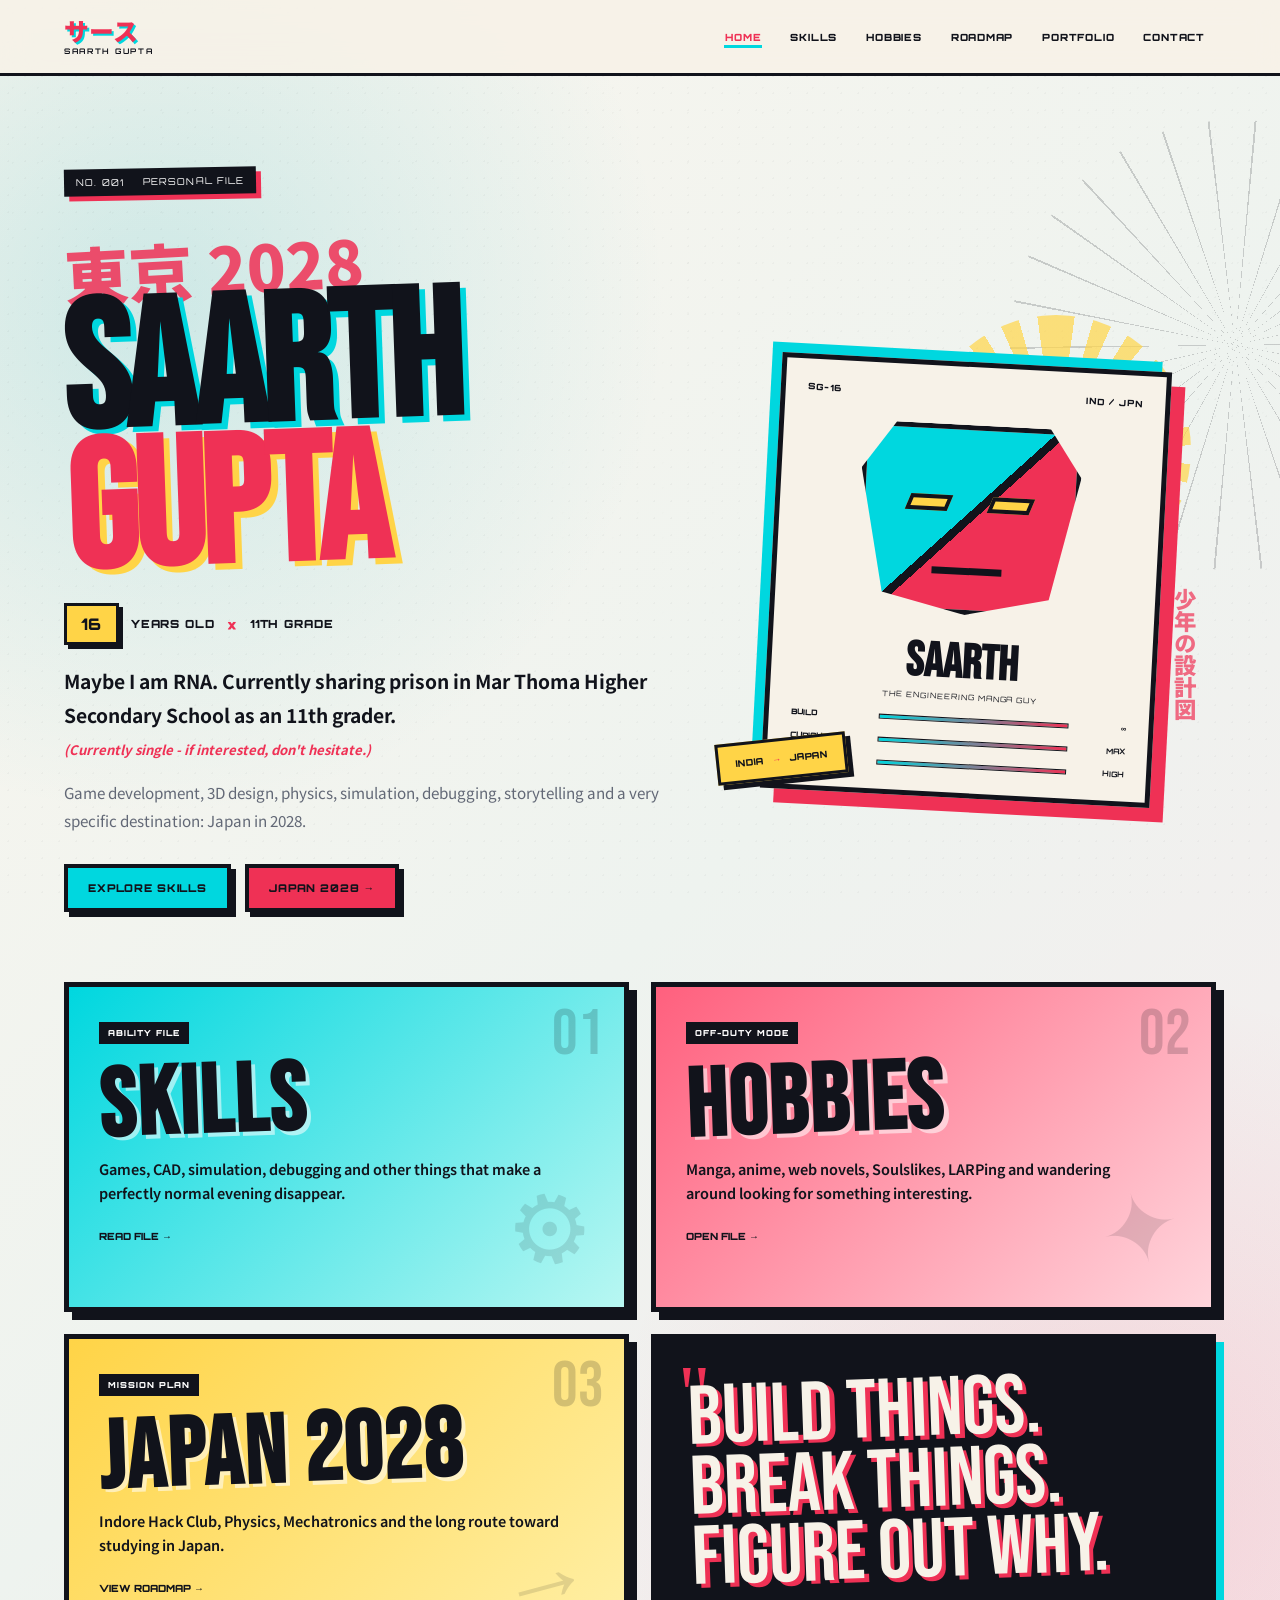
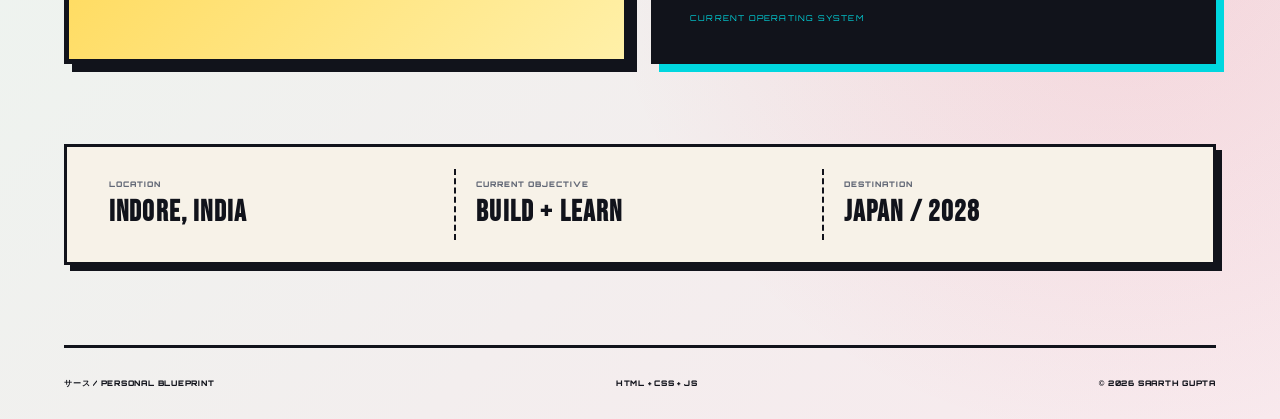
==== index.html @ 8a21aee7 "Rename About-me.html to index.html" ====
<!DOCTYPE html>
<html lang="en">
<head>
  <meta charset="UTF-8">
  <meta name="viewport" content="width=device-width, initial-scale=1.0">

  <meta
    name="description"
    content="Saarth Gupta - personal website, skills, hobbies and Japan 2028 roadmap."
  >

  <title>Saarth Gupta | Personal Blueprint</title>

  <link rel="stylesheet" href="style.css">
</head>

<body>

  <!-- Cursor-following light -->
  <div class="cursor-glow" aria-hidden="true"></div>

  <!-- Manga atmosphere -->
  <div class="page-dots" aria-hidden="true"></div>
  <div class="speed-lines" aria-hidden="true"></div>

  <!-- Intro -->
  <div class="intro-screen" aria-hidden="true">
    <div class="intro-card">
      <span class="intro-small">PERSONAL BLUEPRINT / 2028</span>
      <strong>サース</strong>
      <span class="intro-bottom">LOADING CHARACTER...</span>
    </div>
  </div>

  <header class="site-header">
    <nav class="main-nav" aria-label="Main navigation">

      <a class="logo" href="index.html">
        <span>サース</span>
        <small>SAARTH GUPTA</small>
      </a>

      <div class="nav-links">
        <a class="active" href="index.html">HOME</a>
        <a href="skills.html">SKILLS</a>
        <a href="hobbies.html">HOBBIES</a>
        <a href="next-arc.html">ROADMAP</a>
        <a href="portfolio.html">PORTFOLIO</a>
        <a href="contact.html">CONTACT</a>
      </div>

    </nav>
  </header>

  <main>

    <!-- HERO -->
    <section class="hero">

      <div class="hero-copy">

        <div class="chapter-tag">
          <span>NO. 001</span>
          <span>PERSONAL FILE</span>
        </div>

        <p class="jp-title">東京 2028</p>

        <h1>
          SAARTH
          <span>GUPTA</span>
        </h1>

        <div class="identity">
          <span class="identity-box">16</span>
          <span>YEARS OLD</span>
          <b>×</b>
          <span>11TH GRADE</span>
        </div>

        <p class="tagline">
          Maybe I am RNA. Currently sharing prison in Mar Thoma Higher Secondary School as an 11th grader.
        </p>

        <p class="single-line">
          (Currently single - if interested, don't hesitate.)
        </p>

        <p class="hero-description">
          Game development, 3D design, physics, simulation, debugging,
          storytelling and a very specific destination: Japan in 2028.
        </p>

        <div class="hero-actions">
          <a href="skills.html" class="comic-button cyan">EXPLORE SKILLS</a>
          <a href="next-arc.html" class="comic-button red">JAPAN 2028 →</a>
        </div>

      </div>

      <!-- Illustrated side -->
      <div class="hero-illustration">

        <div class="sun"></div>

        <div class="burst burst-one"></div>
        <div class="burst burst-two"></div>

        <div class="character-card">

          <div class="card-top">
            <span>SG-16</span>
            <span>IND / JPN</span>
          </div>

          <div class="mecha-face">
            <div class="face-eye eye-left"></div>
            <div class="face-eye eye-right"></div>
            <div class="face-mouth"></div>
          </div>

          <div class="character-name">
            <strong>SAARTH</strong>
            <span>THE ENGINEERING MANGA GUY</span>
          </div>

          <div class="stat-row">
            <span>BUILD</span>
            <i></i>
            <b>∞</b>
          </div>

          <div class="stat-row">
            <span>CURIOUS</span>
            <i></i>
            <b>MAX</b>
          </div>

          <div class="stat-row">
            <span>CHAOS</span>
            <i></i>
            <b>HIGH</b>
          </div>

        </div>

        <div class="location-stamp">
          INDIA
          <strong>→</strong>
          JAPAN
        </div>

        <div class="vertical-jp">
          少年の設計図
        </div>

      </div>

    </section>

    <!-- FUN PANEL GRID -->
    <section class="comic-grid">

      <a href="skills.html" class="comic-panel cyan-panel">

        <span class="panel-number">01</span>
        <span class="panel-label">ABILITY FILE</span>

        <h2>SKILLS</h2>

        <p>
          Games, CAD, simulation, debugging and other things
          that make a perfectly normal evening disappear.
        </p>

        <span class="panel-arrow">READ FILE →</span>

        <div class="panel-doodle">⚙</div>

      </a>

      <a href="hobbies.html" class="comic-panel red-panel">

        <span class="panel-number">02</span>
        <span class="panel-label">OFF-DUTY MODE</span>

        <h2>HOBBIES</h2>

        <p>
          Manga, anime, web novels, Soulslikes, LARPing
          and wandering around looking for something interesting.
        </p>

        <span class="panel-arrow">OPEN FILE →</span>

        <div class="panel-doodle">✦</div>

      </a>

      <a href="next-arc.html" class="comic-panel yellow-panel">

        <span class="panel-number">03</span>
        <span class="panel-label">MISSION PLAN</span>

        <h2>JAPAN 2028</h2>

        <p>
          Indore Hack Club, Physics, Mechatronics and the
          long route toward studying in Japan.
        </p>

        <span class="panel-arrow">VIEW ROADMAP →</span>

        <div class="panel-doodle">→</div>

      </a>

      <div class="quote-panel">

        <span class="quote-mark">"</span>

        <p>
          Build things.<br>
          Break things.<br>
          Figure out why.
        </p>

        <span class="quote-credit">CURRENT OPERATING SYSTEM</span>

      </div>

    </section>

    <!-- SMALL INFO STRIP -->
    <section class="blueprint-strip">

      <div>
        <span>LOCATION</span>
        <strong>INDORE, INDIA</strong>
      </div>

      <div>
        <span>CURRENT OBJECTIVE</span>
        <strong>BUILD + LEARN</strong>
      </div>

      <div>
        <span>DESTINATION</span>
        <strong>JAPAN / 2028</strong>
      </div>

    </section>

  </main>

  <footer class="site-footer">
    <span>サース / PERSONAL BLUEPRINT</span>
    <span>HTML + CSS + JS</span>
    <span>© 2026 SAARTH GUPTA</span>
  </footer>

  <script src="script.js"></script>

</body>
</html>
---- style.css ----
@import url("https://fonts.googleapis.com/css2?family=Bebas+Neue&family=Noto+Sans+JP:wght@400;500;700;900&family=Orbitron:wght@500;700;900&display=swap");

:root {
  --ink: #11131b;
  --paper: #f7f2e8;
  --paper-dark: #e9e0d1;

  --cyan: #00d7df;
  --cyan-dark: #007d91;

  --red: #ef3155;
  --red-dark: #9f1735;

  --yellow: #ffd447;
  --blue: #3674d9;
  --pink: #f26b9b;

  --white: #ffffff;
  --muted: #626876;

  --border: 4px solid var(--ink);

  --shadow: 8px 8px 0 var(--ink);
  --shadow-small: 5px 5px 0 var(--ink);
}

* {
  box-sizing: border-box;
  margin: 0;
  padding: 0;
}

html {
  scroll-behavior: smooth;
}

body {
  min-height: 100vh;

  color: var(--ink);

  font-family:
    "Noto Sans JP",
    Arial,
    sans-serif;

  overflow-x: hidden;

  background:
    radial-gradient(
      circle at 12% 15%,
      rgba(0, 170, 190, 0.17),
      transparent 25%
    ),
    radial-gradient(
      circle at 88% 75%,
      rgba(239, 49, 85, 0.13),
      transparent 28%
    ),
    linear-gradient(
      135deg,
      #faf6ee 0%,
      #eef3ef 48%,
      #f8e9ed 100%
    );
}

body::before {
  content: "";
  position: fixed;
  inset: 0;
  z-index: -2;

  background-image:
    radial-gradient(
      rgba(17, 19, 27, 0.14) 1px,
      transparent 1px
    );

  background-size: 17px 17px;

  opacity: 0.22;

  pointer-events: none;
}

.cursor-glow {
  position: fixed;

  width: 210px;
  height: 210px;

  border-radius: 50%;

  pointer-events: none;

  z-index: 9999;

  left: 50%;
  top: 50%;

  transform: translate(-50%, -50%);

  background:
    radial-gradient(
      circle,
      rgba(22, 101, 190, 0.30) 0%,
      rgba(22, 101, 190, 0.17) 30%,
      rgba(0, 180, 210, 0.07) 52%,
      transparent 73%
    );

  filter: blur(3px);

  opacity: 0;

  transition:
    width 0.25s ease,
    height 0.25s ease,
    opacity 0.25s ease;

  mix-blend-mode: multiply;
}

body.cursor-active .cursor-glow {
  opacity: 1;
}

body.cursor-hover .cursor-glow {
  width: 260px;
  height: 260px;
}


.page-dots {
  position: fixed;
  inset: 0;

  pointer-events: none;
  z-index: -1;

  background-image:
    radial-gradient(
      rgba(17, 19, 27, 0.12) 1px,
      transparent 1px
    );

  background-size: 25px 25px;

  mask-image:
    linear-gradient(
      to bottom,
      black,
      transparent 80%
    );

  opacity: 0.25;
}

.speed-lines {
  position: fixed;
  width: 450px;
  height: 450px;

  right: -180px;
  top: 120px;

  pointer-events: none;

  opacity: 0.18;

  background:
    repeating-conic-gradient(
      from 0deg,
      transparent 0deg 5deg,
      var(--ink) 5deg 5.5deg,
      transparent 5.5deg 12deg
    );

  border-radius: 50%;

  animation: slowSpin 35s linear infinite;
}

@keyframes slowSpin {
  to {
    transform: rotate(360deg);
  }
}

.intro-screen {
  position: fixed;
  inset: 0;

  z-index: 10000;

  display: grid;
  place-items: center;

  background: var(--ink);

  animation:
    introOut 0.8s ease 1.4s forwards;
}

.intro-card {
  width: min(440px, 80%);

  padding: 32px;

  color: var(--ink);

  background: var(--paper);

  border: 5px solid var(--white);

  box-shadow:
    12px 12px 0 var(--cyan),
    20px 20px 0 var(--red);

  text-align: center;

  transform: rotate(-2deg);

  animation: introPop 0.7s cubic-bezier(.2, 1.5, .4, 1);
}

.intro-small {
  display: block;

  font-family: Orbitron, sans-serif;

  font-size: 0.65rem;

  letter-spacing: 0.18em;
}

.intro-card strong {
  display: block;

  margin: 12px 0;

  font-family:
    "Noto Sans JP",
    sans-serif;

  font-size: 3rem;

  line-height: 1;
}

.intro-bottom {
  display: block;

  font-family: Orbitron, sans-serif;

  font-size: 0.6rem;

  letter-spacing: 0.2em;
}

@keyframes introPop {
  from {
    opacity: 0;
    transform: scale(0.7) rotate(-8deg);
  }

  to {
    opacity: 1;
    transform: scale(1) rotate(-2deg);
  }
}

@keyframes introOut {
  to {
    opacity: 0;
    visibility: hidden;
    pointer-events: none;
  }
}


.site-header {
  position: sticky;

  top: 0;

  z-index: 100;

  padding: 18px 5%;

  background:
    rgba(247, 242, 232, 0.88);

  backdrop-filter: blur(14px);

  border-bottom: 3px solid var(--ink);
}

.main-nav {
  width: min(1400px, 100%);

  margin: auto;

  display: flex;

  align-items: center;

  justify-content: space-between;

  gap: 30px;
}

.logo {
  display: flex;

  flex-direction: column;

  color: var(--ink);

  text-decoration: none;

  line-height: 1;
}

.logo span {
  font-family:
    "Noto Sans JP",
    sans-serif;

  font-size: 1.55rem;

  font-weight: 900;

  color: var(--red);

  text-shadow:
    2px 2px 0 var(--cyan);
}

.logo small {
  margin-top: 5px;

  font-family: Orbitron, sans-serif;

  font-size: 0.48rem;

  font-weight: 700;

  letter-spacing: 0.22em;
}

.nav-links {
  display: flex;

  flex-wrap: wrap;

  justify-content: flex-end;

  gap: 7px;
}

.nav-links a {
  position: relative;

  color: var(--ink);

  text-decoration: none;

  font-family: Orbitron, sans-serif;

  font-size: 0.62rem;

  font-weight: 900;

  letter-spacing: 0.08em;

  padding: 9px 11px;

  transition:
    transform 0.15s ease,
    color 0.15s ease;
}

.nav-links a::after {
  content: "";

  position: absolute;

  left: 10px;
  right: 10px;
  bottom: 4px;

  height: 3px;

  background: var(--cyan);

  transform: scaleX(0);

  transform-origin: right;

  transition: transform 0.2s ease;
}

.nav-links a:hover {
  transform: translateY(-2px) rotate(-1deg);
}

.nav-links a:hover::after,
.nav-links a.active::after {
  transform: scaleX(1);

  transform-origin: left;
}

.nav-links a.active {
  color: var(--red);
}


.hero {
  width: min(1400px, 90%);

  min-height: 760px;

  margin: auto;

  display: grid;

  grid-template-columns:
    minmax(0, 1.1fr)
    minmax(420px, 0.9fr);

  align-items: center;

  gap: 40px;

  padding: 90px 0 70px;
}

.hero-copy {
  animation: slideIn 0.8s ease both;
}

@keyframes slideIn {
  from {
    opacity: 0;
    transform: translateX(-45px);
  }

  to {
    opacity: 1;
    transform: translateX(0);
  }
}

.chapter-tag {
  display: inline-flex;

  align-items: center;

  gap: 18px;

  margin-bottom: 18px;

  padding: 8px 12px;

  background: var(--ink);

  color: var(--white);

  font-family: Orbitron, sans-serif;

  font-size: 0.58rem;

  letter-spacing: 0.12em;

  transform: rotate(-1deg);

  box-shadow: 5px 5px 0 var(--red);
}

.jp-title {
  margin-bottom: -10px;

  color: var(--red);

  font-family:
    "Noto Sans JP",
    sans-serif;

  font-size: clamp(2rem, 5vw, 4rem);

  font-weight: 900;

  opacity: 0.85;

  transform: rotate(-3deg);
}

.hero h1 {
  margin: 0;

  font-family: "Bebas Neue", Impact, sans-serif;

  font-size: clamp(6rem, 14vw, 12rem);

  line-height: 0.78;

  letter-spacing: -0.025em;

  transform: rotate(-2deg);

  color: var(--ink);

  text-shadow:
    6px 6px 0 var(--cyan);

  animation: titleBounce 0.9s cubic-bezier(.2, 1.5, .4, 1);
}

.hero h1 span {
  display: block;

  color: var(--red);

  text-shadow:
    6px 6px 0 var(--yellow);
}

@keyframes titleBounce {
  from {
    opacity: 0;
    transform:
      translateY(35px)
      rotate(-6deg)
      scale(0.9);
  }

  to {
    opacity: 1;
    transform:
      translateY(0)
      rotate(-2deg)
      scale(1);
  }
}

.identity {
  display: flex;

  align-items: center;

  flex-wrap: wrap;

  gap: 12px;

  margin: 28px 0 20px;

  font-family: Orbitron, sans-serif;

  font-size: 0.7rem;

  font-weight: 900;

  letter-spacing: 0.08em;
}

.identity-box {
  padding: 8px 14px;

  background: var(--yellow);

  border: 3px solid var(--ink);

  box-shadow: 4px 4px 0 var(--ink);

  font-size: 1rem;
}

.identity b {
  color: var(--red);

  font-size: 1.1rem;
}

.tagline {
  max-width: 680px;

  font-size: clamp(1rem, 1.8vw, 1.2rem);

  line-height: 1.75;

  font-weight: 700;
}

.single-line {
  margin-top: 8px;

  color: var(--red);

  font-size: 0.82rem;

  font-style: italic;

  font-weight: 700;
}

.hero-description {
  max-width: 600px;

  margin-top: 20px;

  color: var(--muted);

  line-height: 1.8;

  font-size: 0.95rem;
}

.hero-actions {
  display: flex;

  flex-wrap: wrap;

  gap: 14px;

  margin-top: 30px;
}

.comic-button {
  display: inline-block;

  padding: 13px 20px;

  color: var(--ink);

  border: var(--border);

  text-decoration: none;

  font-family: Orbitron, sans-serif;

  font-size: 0.67rem;

  font-weight: 900;

  letter-spacing: 0.08em;

  box-shadow: var(--shadow-small);

  transition:
    transform 0.15s ease,
    box-shadow 0.15s ease;
}

.comic-button:hover {
  transform:
    translate(-4px, -4px)
    rotate(-1deg);

  box-shadow:
    9px 9px 0 var(--ink);
}

.cyan {
  background: var(--cyan);
}

.red {
  background: var(--red);
}

.hero-illustration {
  position: relative;

  min-height: 560px;

  display: grid;

  place-items: center;

  animation:
    artEnter 1s 0.2s ease both;
}

@keyframes artEnter {
  from {
    opacity: 0;
    transform: translateX(50px) rotate(4deg);
  }

  to {
    opacity: 1;
    transform: translateX(0) rotate(0);
  }
}

.sun {
  position: absolute;

  width: 270px;
  height: 270px;

  border-radius: 50%;

  right: 5%;
  top: 10%;

  background:
    repeating-conic-gradient(
      var(--yellow) 0deg 8deg,
      transparent 8deg 16deg
    );

  opacity: 0.7;

  animation: sunSpin 25s linear infinite;
}

@keyframes sunSpin {
  to {
    transform: rotate(360deg);
  }
}

.character-card {
  position: relative;

  width: min(390px, 80%);

  padding: 22px;

  background: var(--paper);

  border: 5px solid var(--ink);

  box-shadow:
    14px 14px 0 var(--red),
    -10px -10px 0 var(--cyan);

  transform: rotate(3deg);

  z-index: 2;
}

.card-top {
  display: flex;

  justify-content: space-between;

  font-family: Orbitron, sans-serif;

  font-size: 0.55rem;

  font-weight: 900;

  letter-spacing: 0.12em;
}

.mecha-face {
  width: 220px;
  height: 190px;

  margin: 25px auto;

  position: relative;

  background:
    linear-gradient(
      135deg,
      var(--cyan) 0 48%,
      var(--ink) 48% 51%,
      var(--red) 51% 100%
    );

  border: 5px solid var(--ink);

  clip-path:
    polygon(
      15% 0,
      85% 0,
      100% 25%,
      88% 90%,
      50% 100%,
      12% 90%,
      0 25%
    );
}

.face-eye {
  position: absolute;

  top: 66px;

  width: 42px;
  height: 16px;

  background: var(--yellow);

  border: 4px solid var(--ink);

  transform: skewX(-20deg);
}

.eye-left {
  left: 43px;
}

.eye-right {
  right: 43px;
}

.face-mouth {
  position: absolute;

  width: 70px;
  height: 7px;

  left: 50%;
  bottom: 35px;

  transform: translateX(-50%);

  background: var(--ink);
}

.character-name {
  text-align: center;
}

.character-name strong {
  display: block;

  font-family: "Bebas Neue", sans-serif;

  font-size: 3rem;

  line-height: 1;
}

.character-name span {
  display: block;

  margin-top: 4px;

  font-family: Orbitron, sans-serif;

  font-size: 0.47rem;

  letter-spacing: 0.13em;
}

.stat-row {
  display: grid;

  grid-template-columns: 80px 1fr 50px;

  align-items: center;

  gap: 8px;

  margin-top: 13px;

  font-family: Orbitron, sans-serif;

  font-size: 0.48rem;

  font-weight: 900;
}

.stat-row i {
  height: 5px;

  background:
    linear-gradient(
      90deg,
      var(--cyan),
      var(--red)
    );

  border: 1px solid var(--ink);
}

.stat-row b {
  text-align: right;
}

.location-stamp {
  position: absolute;

  left: 0;
  bottom: 40px;

  padding: 12px 16px;

  background: var(--yellow);

  border: 3px solid var(--ink);

  box-shadow: 5px 5px 0 var(--ink);

  font-family: Orbitron, sans-serif;

  font-size: 0.57rem;

  font-weight: 900;

  transform: rotate(-6deg);

  z-index: 5;
}

.location-stamp strong {
  color: var(--red);

  padding: 0 6px;
}

.vertical-jp {
  position: absolute;

  right: 3%;

  bottom: 100px;

  writing-mode: vertical-rl;

  font-family:
    "Noto Sans JP",
    sans-serif;

  font-size: 1.4rem;

  font-weight: 900;

  color: var(--red);

  opacity: 0.7;
}


.comic-grid {
  width: min(1400px, 90%);

  margin: 0 auto 80px;

  display: grid;

  grid-template-columns:
    1fr 1fr;

  gap: 22px;
}

.comic-panel {
  position: relative;

  min-height: 330px;

  padding: 30px;

  color: var(--ink);

  text-decoration: none;

  border: 5px solid var(--ink);

  box-shadow: var(--shadow);

  overflow: hidden;

  transition:
    transform 0.2s cubic-bezier(.2, 1.5, .4, 1),
    box-shadow 0.2s ease;
}

.comic-panel:hover {
  transform:
    translate(-5px, -7px)
    rotate(-1deg);

  box-shadow:
    14px 14px 0 var(--ink);
}

.cyan-panel {
  background:
    linear-gradient(
      135deg,
      var(--cyan),
      #b8f7f2
    );
}

.red-panel {
  background:
    linear-gradient(
      135deg,
      #ff607e,
      #ffd5dc
    );
}

.yellow-panel {
  background:
    linear-gradient(
      135deg,
      var(--yellow),
      #fff0a8
    );
}

.panel-number {
  position: absolute;

  top: 16px;
  right: 20px;

  font-family: "Bebas Neue", sans-serif;

  font-size: 4rem;

  line-height: 1;

  opacity: 0.18;
}

.panel-label {
  display: inline-block;

  padding: 6px 9px;

  background: var(--ink);

  color: var(--white);

  font-family: Orbitron, sans-serif;

  font-size: 0.52rem;

  font-weight: 900;

  letter-spacing: 0.12em;
}

.comic-panel h2 {
  margin-top: 18px;

  font-family: "Bebas Neue", sans-serif;

  font-size: clamp(4rem, 8vw, 6rem);

  line-height: 0.8;

  letter-spacing: 0.02em;

  transform: rotate(-2deg);

  text-shadow:
    4px 4px 0 rgba(255,255,255,0.55);
}

.comic-panel p {
  max-width: 460px;

  margin-top: 18px;

  line-height: 1.7;

  font-weight: 600;

  font-size: 0.9rem;
}

.panel-arrow {
  display: inline-block;

  margin-top: 24px;

  font-family: Orbitron, sans-serif;

  font-size: 0.62rem;

  font-weight: 900;
}

.panel-doodle {
  position: absolute;

  right: 30px;
  bottom: 15px;

  font-size: 6rem;

  font-family: "Bebas Neue", sans-serif;

  opacity: 0.12;

  transform: rotate(-15deg);
}

.quote-panel {
  min-height: 330px;

  padding: 34px;

  position: relative;

  display: flex;

  flex-direction: column;

  justify-content: center;

  background: var(--ink);

  color: var(--paper);

  border: 5px solid var(--ink);

  box-shadow:
    8px 8px 0 var(--cyan);
}

.quote-mark {
  position: absolute;

  top: 15px;
  left: 22px;

  color: var(--red);

  font-family: Georgia, serif;

  font-size: 5rem;

  line-height: 1;
}

.quote-panel p {
  font-family:
    "Bebas Neue",
    sans-serif;

  font-size: clamp(3rem, 7vw, 5.2rem);

  line-height: 0.85;

  transform: rotate(-2deg);

  text-shadow:
    4px 4px 0 var(--red);
}

.quote-credit {
  margin-top: 25px;

  font-family: Orbitron, sans-serif;

  font-size: 0.5rem;

  letter-spacing: 0.15em;

  color: var(--cyan);
}


.blueprint-strip {
  width: min(1400px, 90%);

  margin: 0 auto 80px;

  padding: 22px;

  display: grid;

  grid-template-columns: repeat(3, 1fr);

  background: var(--paper);

  border: 3px solid var(--ink);

  box-shadow: 6px 6px 0 var(--ink);

  transform: rotate(-0.5deg);
}

.blueprint-strip div {
  padding: 10px 20px;

  border-right: 2px dashed var(--ink);
}

.blueprint-strip div:last-child {
  border-right: 0;
}

.blueprint-strip span {
  display: block;

  margin-bottom: 6px;

  font-family: Orbitron, sans-serif;

  font-size: 0.48rem;

  font-weight: 900;

  color: var(--muted);

  letter-spacing: 0.13em;
}

.blueprint-strip strong {
  font-family: "Bebas Neue", sans-serif;

  font-size: 1.8rem;

  letter-spacing: 0.04em;
}

.site-footer {
  width: min(1400px, 90%);

  margin: auto;

  padding: 30px 0;

  display: flex;

  justify-content: space-between;

  gap: 20px;

  border-top: 3px solid var(--ink);

  font-family: Orbitron, sans-serif;

  font-size: 0.48rem;

  font-weight: 900;

  letter-spacing: 0.1em;
}

@media (max-width: 950px) {

  .main-nav {
    align-items: flex-start;
    flex-direction: column;
  }

  .nav-links {
    justify-content: flex-start;
  }

  .hero {
    grid-template-columns: 1fr;

    padding-top: 60px;
  }

  .hero-illustration {
    min-height: 520px;
  }

  .comic-grid {
    grid-template-columns: 1fr;
  }

}

@media (max-width: 650px) {

  .site-header {
    padding: 14px 5%;
  }

  .nav-links {
    gap: 2px;
  }

  .nav-links a {
    padding: 7px 6px;

    font-size: 0.52rem;
  }

  .hero {
    width: 92%;

    padding-top: 45px;

    min-height: auto;
  }

  .hero h1 {
    font-size: clamp(5rem, 25vw, 8rem);
  }

  .hero-illustration {
    min-height: 450px;
  }

  .character-card {
    width: 88%;
  }

  .mecha-face {
    width: 180px;
    height: 160px;
  }

  .location-stamp {
    left: -5px;
    bottom: 15px;
  }

  .vertical-jp {
    right: -5px;
  }

  .comic-grid {
    width: 92%;
  }

  .comic-panel,
  .quote-panel {
    min-height: 300px;
  }

  .comic-panel h2 {
    font-size: 4rem;
  }

  .blueprint-strip {
    width: 92%;

    grid-template-columns: 1fr;
  }

  .blueprint-strip div {
    border-right: 0;

    border-bottom: 2px dashed var(--ink);
  }

  .blueprint-strip div:last-child {
    border-bottom: 0;
  }

  .site-footer {
    width: 92%;

    flex-direction: column;
  }

  .speed-lines {
    display: none;
  }

}

@media (pointer: coarse) {

  .cursor-glow {
    display: none;
  }

}

@media (prefers-reduced-motion: reduce) {

  *,
  *::before,
  *::after {
    animation-duration: 0.01ms !important;
    animation-iteration-count: 1 !important;

    scroll-behavior: auto !important;

    transition-duration: 0.01ms !important;
  }

}

.reveal-ready {
  opacity: 0;
  transform: translateY(35px) rotate(1deg);
  transition:
    opacity 0.7s ease,
    transform 0.7s cubic-bezier(.2, 1.3, .4, 1);
}

.reveal-ready.revealed {
  opacity: 1;
  transform: translateY(0) rotate(0);
}

/* Tiny hidden easter egg */
.manga-mode .comic-panel {
  animation: mangaShake 0.35s ease 3;
}

@keyframes mangaShake {
  0%, 100% {
    transform: translate(0, 0) rotate(0);
  }

  25% {
    transform: translate(-5px, 2px) rotate(-1deg);
  }

  50% {
    transform: translate(5px, -2px) rotate(1deg);
  }

  75% {
    transform: translate(-3px, -1px) rotate(-1deg);
  }
}
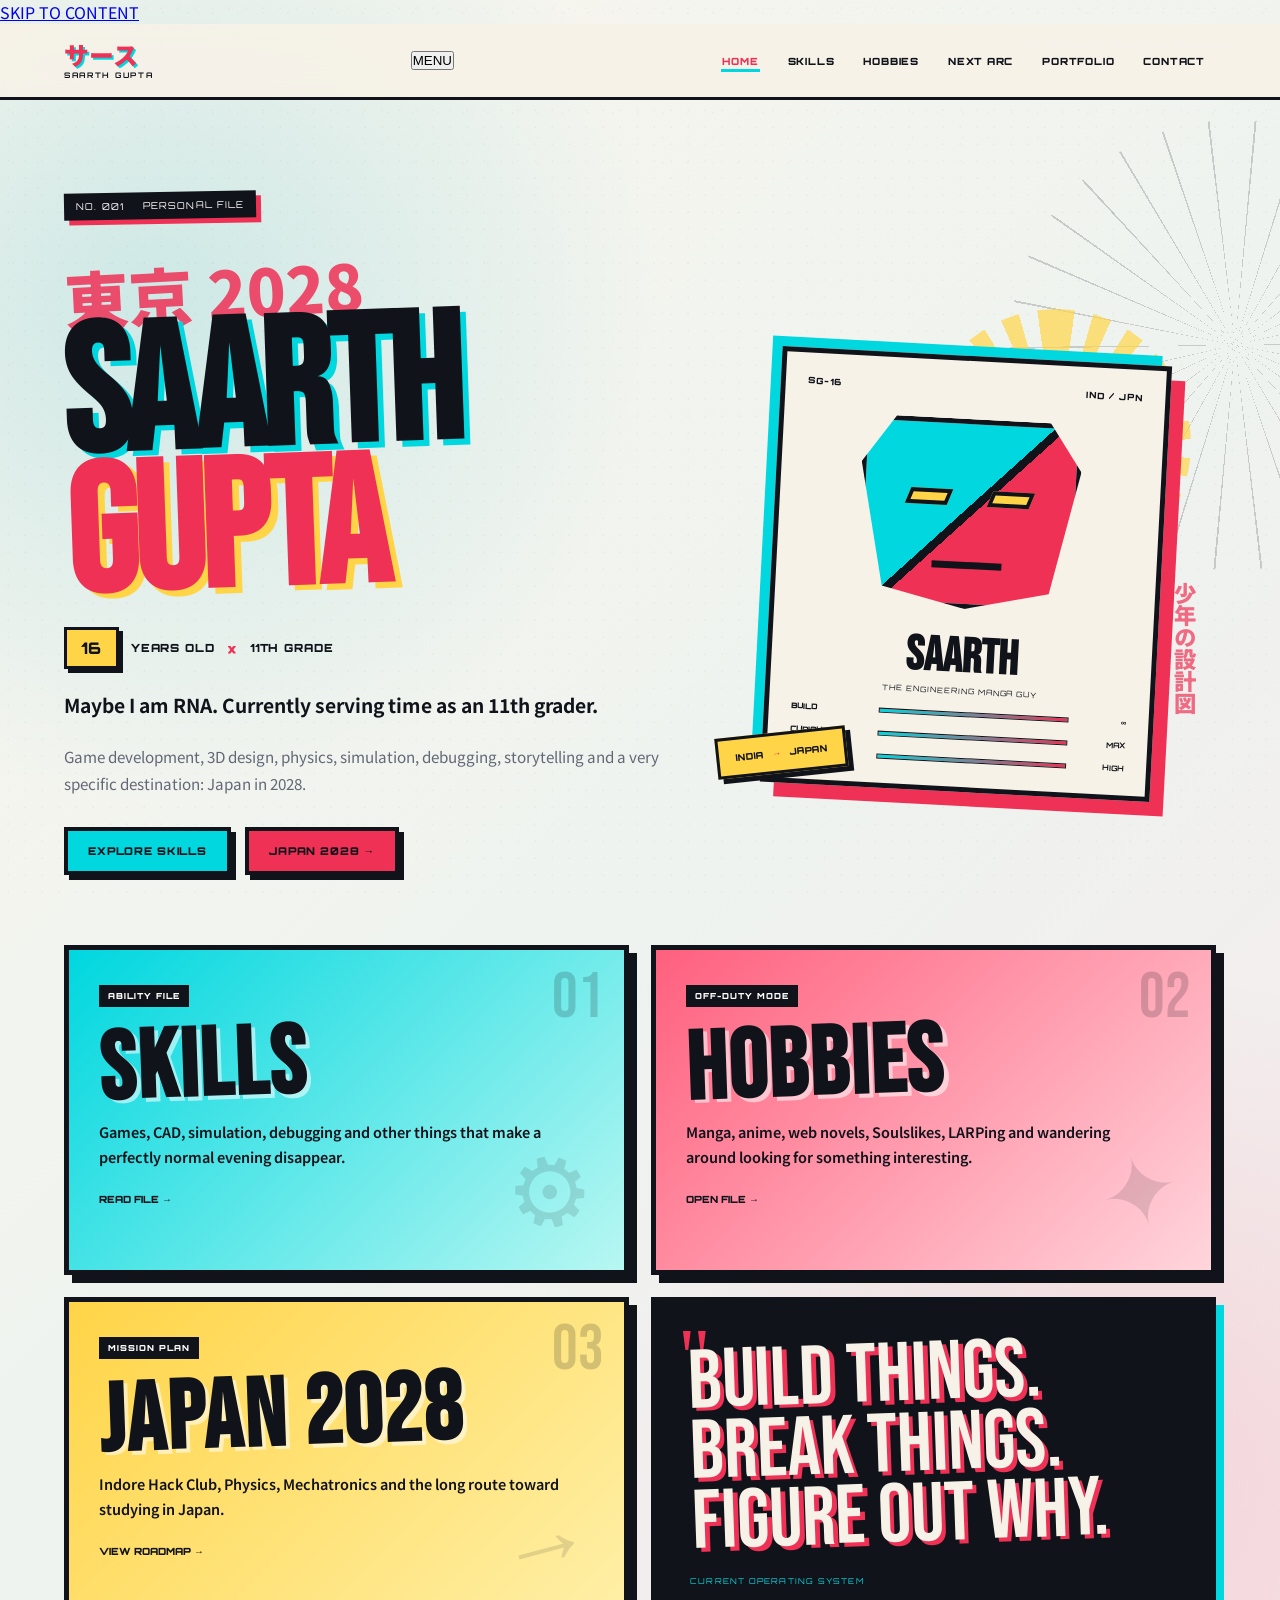
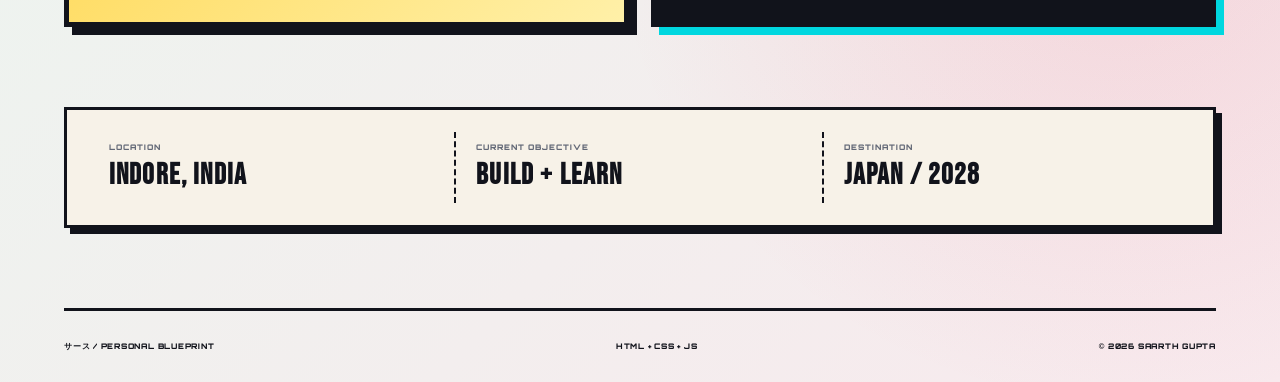
==== commit d5c6227b: "Enhance HTML structure and accessibility features" ====
--- a/index.html
+++ b/index.html
@@ -10,11 +10,22 @@
   >
 
   <title>Saarth Gupta | Personal Blueprint</title>
+  <meta name="theme-color" content="#11131b">
+  <meta property="og:type" content="website">
+  <meta property="og:title" content="Saarth Gupta | Personal Blueprint">
+  <meta property="og:description" content="Saarth Gupta - personal website, skills, hobbies and Japan 2028 roadmap.">
+  <link rel="icon" href="data:image/svg+xml,%3Csvg xmlns='http://www.w3.org/2000/svg' viewBox='0 0 100 100'%3E%3Crect width='100' height='100' fill='%2311131b'/%3E%3Ctext x='50' y='70' font-size='58' text-anchor='middle' fill='%23ef3155'%3E%E3%82%B5%3C/text%3E%3C/svg%3E">
+  <link rel="preconnect" href="https://fonts.googleapis.com">
+  <link rel="preconnect" href="https://fonts.gstatic.com" crossorigin>
+  <link rel="stylesheet" href="https://fonts.googleapis.com/css2?family=Bebas+Neue&family=Noto+Sans+JP:wght@400;500;700;900&family=Orbitron:wght@500;700;900&display=swap">
+  <script>document.documentElement.classList.add("js");</script>
 
   <link rel="stylesheet" href="style.css">
 </head>
 
 <body>
+
+  <a class="skip-link" href="#main">SKIP TO CONTENT</a>
 
   <!-- Cursor-following light -->
   <div class="cursor-glow" aria-hidden="true"></div>
@@ -24,10 +35,10 @@
   <div class="speed-lines" aria-hidden="true"></div>
 
   <!-- Intro -->
-  <div class="intro-screen" aria-hidden="true">
+  <div class="intro-screen" aria-hidden="true" title="Click to skip">
     <div class="intro-card">
       <span class="intro-small">PERSONAL BLUEPRINT / 2028</span>
-      <strong>サース</strong>
+      <strong lang="ja">サース</strong>
       <span class="intro-bottom">LOADING CHARACTER...</span>
     </div>
   </div>
@@ -36,15 +47,20 @@
     <nav class="main-nav" aria-label="Main navigation">
 
       <a class="logo" href="index.html">
-        <span>サース</span>
+        <span lang="ja">サース</span>
         <small>SAARTH GUPTA</small>
       </a>
 
-      <div class="nav-links">
-        <a class="active" href="index.html">HOME</a>
+      <button class="nav-toggle" type="button" aria-expanded="false" aria-controls="nav-links">
+        <span class="nav-toggle-bars" aria-hidden="true"></span>
+        MENU
+      </button>
+
+      <div class="nav-links" id="nav-links">
+        <a href="index.html" class="active" aria-current="page">HOME</a>
         <a href="skills.html">SKILLS</a>
         <a href="hobbies.html">HOBBIES</a>
-        <a href="next-arc.html">ROADMAP</a>
+        <a href="next-arc.html">NEXT ARC</a>
         <a href="portfolio.html">PORTFOLIO</a>
         <a href="contact.html">CONTACT</a>
       </div>
@@ -52,7 +68,7 @@
     </nav>
   </header>
 
-  <main>
+  <main id="main">
 
     <!-- HERO -->
     <section class="hero">
@@ -64,7 +80,7 @@
           <span>PERSONAL FILE</span>
         </div>
 
-        <p class="jp-title">東京 2028</p>
+        <p class="jp-title" lang="ja">東京 2028</p>
 
         <h1>
           SAARTH
@@ -79,11 +95,7 @@
         </div>
 
         <p class="tagline">
-          Maybe I am RNA. Currently sharing prison in Mar Thoma Higher Secondary School as an 11th grader.
-        </p>
-
-        <p class="single-line">
-          (Currently single - if interested, don't hesitate.)
+          Maybe I am RNA. Currently serving time as an 11th grader.
         </p>
 
         <p class="hero-description">
@@ -99,7 +111,7 @@
       </div>
 
       <!-- Illustrated side -->
-      <div class="hero-illustration">
+      <div class="hero-illustration" aria-hidden="true">
 
         <div class="sun"></div>
 
@@ -126,19 +138,19 @@
 
           <div class="stat-row">
             <span>BUILD</span>
-            <i></i>
+            <i style="--fill: 100%"></i>
             <b>∞</b>
           </div>
 
           <div class="stat-row">
             <span>CURIOUS</span>
-            <i></i>
+            <i style="--fill: 100%"></i>
             <b>MAX</b>
           </div>
 
           <div class="stat-row">
             <span>CHAOS</span>
-            <i></i>
+            <i style="--fill: 82%"></i>
             <b>HIGH</b>
           </div>
 
@@ -150,7 +162,7 @@
           JAPAN
         </div>
 
-        <div class="vertical-jp">
+        <div class="vertical-jp" lang="ja">
           少年の設計図
         </div>
 
@@ -254,9 +266,9 @@
   </main>
 
   <footer class="site-footer">
-    <span>サース / PERSONAL BLUEPRINT</span>
+    <span><span lang="ja">サース</span> / PERSONAL BLUEPRINT</span>
     <span>HTML + CSS + JS</span>
-    <span>© 2026 SAARTH GUPTA</span>
+    <span>© <span data-year>2026</span> SAARTH GUPTA</span>
   </footer>
 
   <script src="script.js"></script>
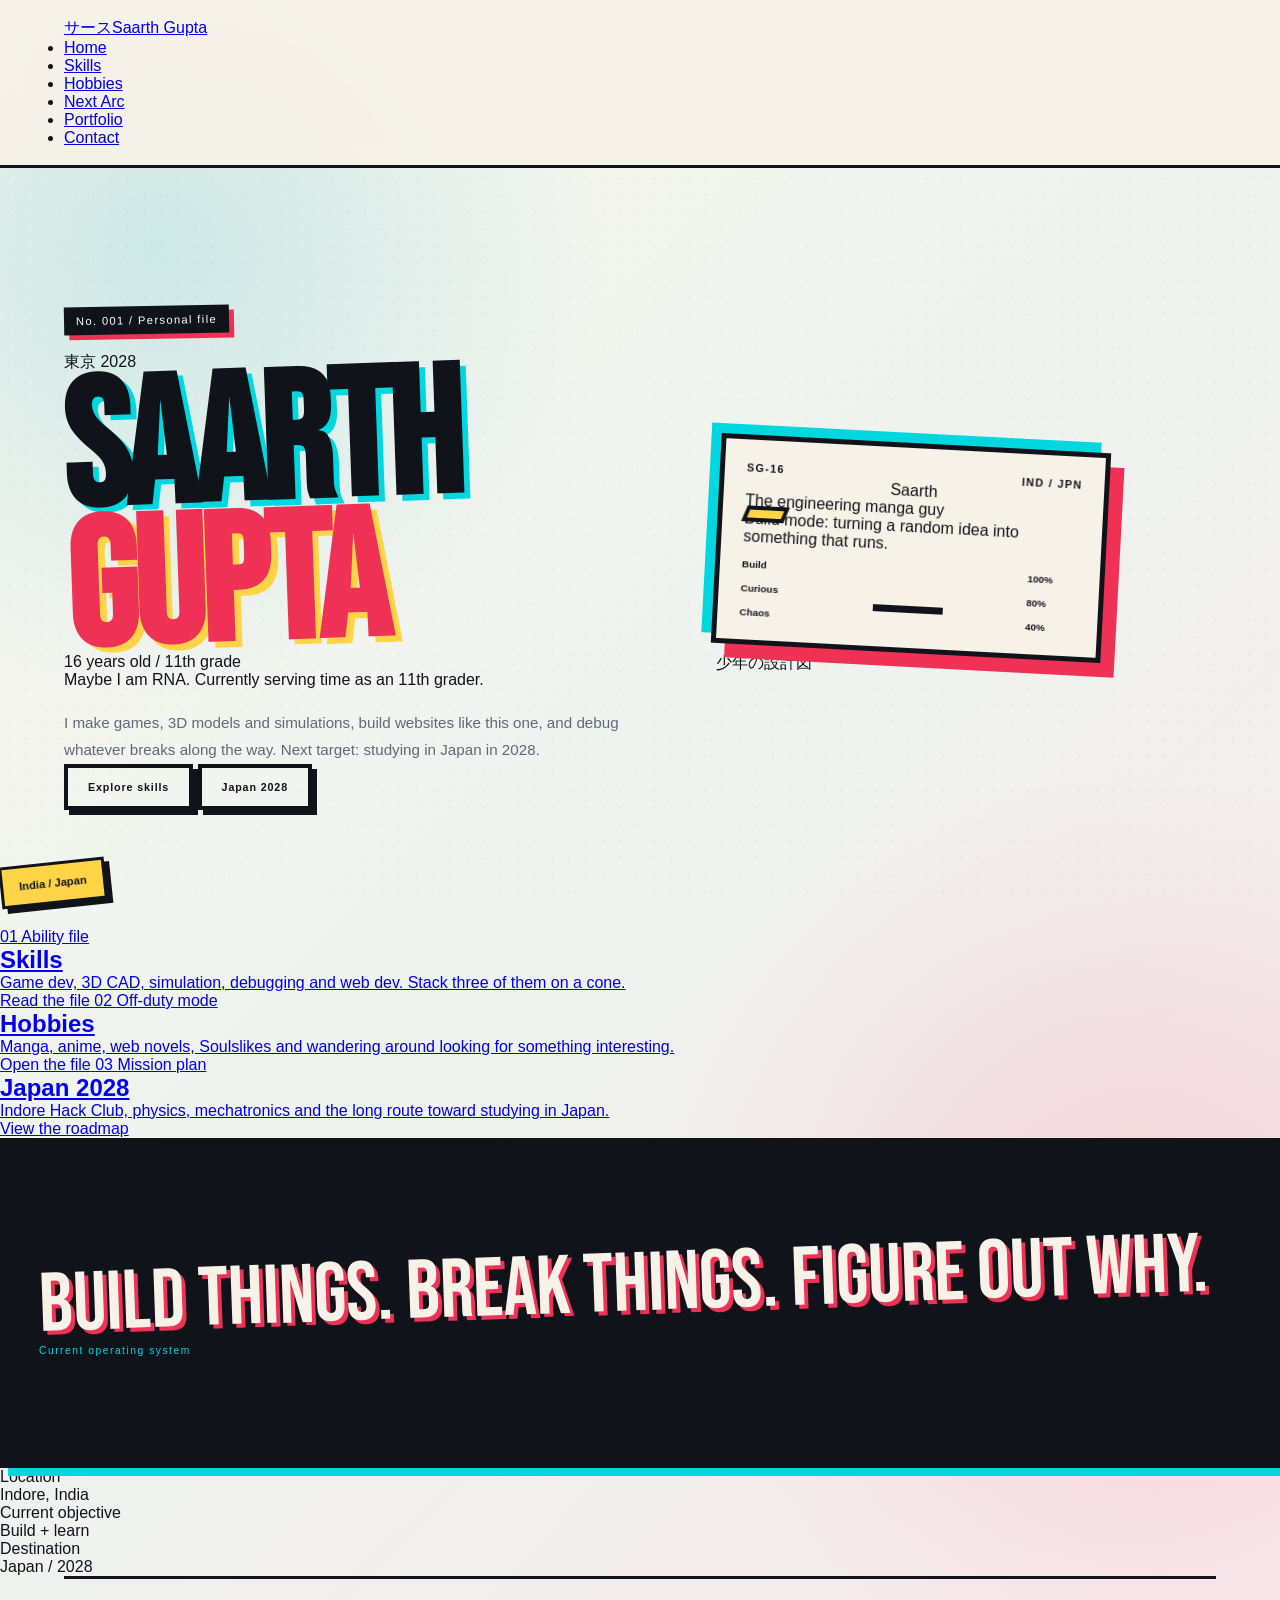
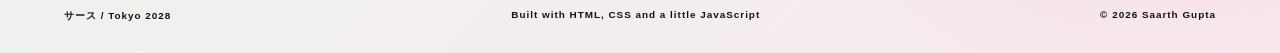
==== commit 89b45735: "Update index.html" ====
--- a/index.html
+++ b/index.html
@@ -1,277 +1,112 @@
 <!DOCTYPE html>
 <html lang="en">
 <head>
-  <meta charset="UTF-8">
-  <meta name="viewport" content="width=device-width, initial-scale=1.0">
-
-  <meta
-    name="description"
-    content="Saarth Gupta - personal website, skills, hobbies and Japan 2028 roadmap."
-  >
-
+  <meta charset="utf-8">
+  <meta name="viewport" content="width=device-width, initial-scale=1">
   <title>Saarth Gupta | Personal Blueprint</title>
-  <meta name="theme-color" content="#11131b">
-  <meta property="og:type" content="website">
-  <meta property="og:title" content="Saarth Gupta | Personal Blueprint">
-  <meta property="og:description" content="Saarth Gupta - personal website, skills, hobbies and Japan 2028 roadmap.">
-  <link rel="icon" href="data:image/svg+xml,%3Csvg xmlns='http://www.w3.org/2000/svg' viewBox='0 0 100 100'%3E%3Crect width='100' height='100' fill='%2311131b'/%3E%3Ctext x='50' y='70' font-size='58' text-anchor='middle' fill='%23ef3155'%3E%E3%82%B5%3C/text%3E%3C/svg%3E">
+  <meta name="description" content="Saarth Gupta, 16, builds games, 3D models and simulations in Indore and is aiming to study in Japan in 2028.">
+  <meta name="theme-color" content="#f7f2e8">
+  <link rel="icon" href="favicon.svg" type="image/svg+xml">
   <link rel="preconnect" href="https://fonts.googleapis.com">
   <link rel="preconnect" href="https://fonts.gstatic.com" crossorigin>
-  <link rel="stylesheet" href="https://fonts.googleapis.com/css2?family=Bebas+Neue&family=Noto+Sans+JP:wght@400;500;700;900&family=Orbitron:wght@500;700;900&display=swap">
-  <script>document.documentElement.classList.add("js");</script>
-
+  <link rel="stylesheet" href="https://fonts.googleapis.com/css2?family=Bebas+Neue&family=Caveat:wght@700&family=Patrick+Hand&display=swap">
   <link rel="stylesheet" href="style.css">
+  <script src="script.js" defer></script>
 </head>
-
 <body>
-
-  <a class="skip-link" href="#main">SKIP TO CONTENT</a>
-
-  <!-- Cursor-following light -->
-  <div class="cursor-glow" aria-hidden="true"></div>
-
-  <!-- Manga atmosphere -->
-  <div class="page-dots" aria-hidden="true"></div>
-  <div class="speed-lines" aria-hidden="true"></div>
-
-  <!-- Intro -->
-  <div class="intro-screen" aria-hidden="true" title="Click to skip">
-    <div class="intro-card">
-      <span class="intro-small">PERSONAL BLUEPRINT / 2028</span>
-      <strong lang="ja">サース</strong>
-      <span class="intro-bottom">LOADING CHARACTER...</span>
-    </div>
-  </div>
-
+  <a class="skip-link" href="#main">Skip to content</a>
   <header class="site-header">
-    <nav class="main-nav" aria-label="Main navigation">
-
-      <a class="logo" href="index.html">
-        <span lang="ja">サース</span>
-        <small>SAARTH GUPTA</small>
-      </a>
-
-      <button class="nav-toggle" type="button" aria-expanded="false" aria-controls="nav-links">
-        <span class="nav-toggle-bars" aria-hidden="true"></span>
-        MENU
-      </button>
-
-      <div class="nav-links" id="nav-links">
-        <a href="index.html" class="active" aria-current="page">HOME</a>
-        <a href="skills.html">SKILLS</a>
-        <a href="hobbies.html">HOBBIES</a>
-        <a href="next-arc.html">NEXT ARC</a>
-        <a href="portfolio.html">PORTFOLIO</a>
-        <a href="contact.html">CONTACT</a>
-      </div>
-
+    <nav class="site-nav" aria-label="Main">
+      <a class="site-logo" href="index.html"><span lang="ja">サース</span><span class="site-logo-name">Saarth Gupta</span></a>
+      <ul class="site-menu">
+        <li><a href="index.html" aria-current="page">Home</a></li>
+        <li><a href="skills.html">Skills</a></li>
+        <li><a href="hobbies.html">Hobbies</a></li>
+        <li><a href="next-arc.html">Next Arc</a></li>
+        <li><a href="portfolio.html">Portfolio</a></li>
+        <li><a href="contact.html">Contact</a></li>
+      </ul>
     </nav>
   </header>
-
-  <main id="main">
-
-    <!-- HERO -->
-    <section class="hero">
-
+  <main id="main" class="page-content">
+    <section class="hero" aria-labelledby="hero-title">
       <div class="hero-copy">
-
-        <div class="chapter-tag">
-          <span>NO. 001</span>
-          <span>PERSONAL FILE</span>
+        <p class="chapter-tag">No. 001 / Personal file</p>
+        <p class="japanese-title" lang="ja">東京 2028</p>
+        <h1 id="hero-title">Saarth <span>Gupta</span></h1>
+        <p class="identity-row"><span class="identity-age">16</span> years old / 11th grade</p>
+        <p class="hero-note">Maybe I am RNA. Currently serving time as an 11th grader.</p>
+        <p class="hero-description">I make games, 3D models and simulations, build websites like this one, and debug whatever breaks along the way. Next target: studying in Japan in 2028.</p>
+        <div class="button-row">
+          <a class="comic-button comic-button-cyan" href="skills.html">Explore skills</a>
+          <a class="comic-button comic-button-red" href="next-arc.html">Japan 2028</a>
         </div>
-
-        <p class="jp-title" lang="ja">東京 2028</p>
-
-        <h1>
-          SAARTH
-          <span>GUPTA</span>
-        </h1>
-
-        <div class="identity">
-          <span class="identity-box">16</span>
-          <span>YEARS OLD</span>
-          <b>×</b>
-          <span>11TH GRADE</span>
+      </div>
+      <div class="hero-art">
+        <div class="character-card" id="character-card" data-mode="build">
+          <p class="card-top"><span>SG-16</span><span>IND / JPN</span></p>
+          <div class="character-face" aria-hidden="true">
+            <span class="face-eye face-eye-left"></span>
+            <span class="face-eye face-eye-right"></span>
+            <span class="face-mouth"></span>
+          </div>
+          <p class="character-name">Saarth</p>
+          <p class="character-title">The engineering manga guy</p>
+          <p class="mode-caption" role="status">Build mode: turning a random idea into something that runs.</p>
+          <ul class="stat-list">
+          <li class="stat-row" data-stat="build" style="--stat-value: 100%"><span>Build</span><span class="stat-bar"><span class="stat-fill"></span></span><span class="stat-value">100%</span></li>
+          <li class="stat-row" data-stat="curious" style="--stat-value: 80%"><span>Curious</span><span class="stat-bar"><span class="stat-fill"></span></span><span class="stat-value">80%</span></li>
+          <li class="stat-row" data-stat="chaos" style="--stat-value: 40%"><span>Chaos</span><span class="stat-bar"><span class="stat-fill"></span></span><span class="stat-value">40%</span></li>
+          </ul>
+          <div class="mode-switch" role="group" aria-label="Character mode" hidden>
+            <button class="mode-button" type="button" data-mode="build" aria-pressed="true">Build</button>
+            <button class="mode-button" type="button" data-mode="debug" aria-pressed="false">Debug</button>
+            <button class="mode-button" type="button" data-mode="explore" aria-pressed="false">Explore</button>
+          </div>
         </div>
-
-        <p class="tagline">
-          Maybe I am RNA. Currently serving time as an 11th grader.
-        </p>
-
-        <p class="hero-description">
-          Game development, 3D design, physics, simulation, debugging,
-          storytelling and a very specific destination: Japan in 2028.
-        </p>
-
-        <div class="hero-actions">
-          <a href="skills.html" class="comic-button cyan">EXPLORE SKILLS</a>
-          <a href="next-arc.html" class="comic-button red">JAPAN 2028 →</a>
-        </div>
-
+        <p class="location-stamp">India / Japan</p>
+        <p class="vertical-japanese" lang="ja" aria-hidden="true">少年の設計図</p>
       </div>
-
-      <!-- Illustrated side -->
-      <div class="hero-illustration" aria-hidden="true">
-
-        <div class="sun"></div>
-
-        <div class="burst burst-one"></div>
-        <div class="burst burst-two"></div>
-
-        <div class="character-card">
-
-          <div class="card-top">
-            <span>SG-16</span>
-            <span>IND / JPN</span>
-          </div>
-
-          <div class="mecha-face">
-            <div class="face-eye eye-left"></div>
-            <div class="face-eye eye-right"></div>
-            <div class="face-mouth"></div>
-          </div>
-
-          <div class="character-name">
-            <strong>SAARTH</strong>
-            <span>THE ENGINEERING MANGA GUY</span>
-          </div>
-
-          <div class="stat-row">
-            <span>BUILD</span>
-            <i style="--fill: 100%"></i>
-            <b>∞</b>
-          </div>
-
-          <div class="stat-row">
-            <span>CURIOUS</span>
-            <i style="--fill: 100%"></i>
-            <b>MAX</b>
-          </div>
-
-          <div class="stat-row">
-            <span>CHAOS</span>
-            <i style="--fill: 82%"></i>
-            <b>HIGH</b>
-          </div>
-
-        </div>
-
-        <div class="location-stamp">
-          INDIA
-          <strong>→</strong>
-          JAPAN
-        </div>
-
-        <div class="vertical-jp" lang="ja">
-          少年の設計図
-        </div>
-
-      </div>
-
     </section>
 
-    <!-- FUN PANEL GRID -->
-    <section class="comic-grid">
-
-      <a href="skills.html" class="comic-panel cyan-panel">
-
-        <span class="panel-number">01</span>
-        <span class="panel-label">ABILITY FILE</span>
-
-        <h2>SKILLS</h2>
-
-        <p>
-          Games, CAD, simulation, debugging and other things
-          that make a perfectly normal evening disappear.
-        </p>
-
-        <span class="panel-arrow">READ FILE →</span>
-
-        <div class="panel-doodle">⚙</div>
-
+    <section class="card-grid card-grid-wide card-cycle" aria-label="Site sections">
+      <a class="manga-card" href="skills.html">
+        <span class="card-number" aria-hidden="true">01</span>
+        <span class="card-label">Ability file</span>
+        <h2>Skills</h2>
+        <p>Game dev, 3D CAD, simulation, debugging and web dev. Stack three of them on a cone.</p>
+        <span class="card-action">Read the file</span>
       </a>
-
-      <a href="hobbies.html" class="comic-panel red-panel">
-
-        <span class="panel-number">02</span>
-        <span class="panel-label">OFF-DUTY MODE</span>
-
-        <h2>HOBBIES</h2>
-
-        <p>
-          Manga, anime, web novels, Soulslikes, LARPing
-          and wandering around looking for something interesting.
-        </p>
-
-        <span class="panel-arrow">OPEN FILE →</span>
-
-        <div class="panel-doodle">✦</div>
-
+      <a class="manga-card" href="hobbies.html">
+        <span class="card-number" aria-hidden="true">02</span>
+        <span class="card-label">Off-duty mode</span>
+        <h2>Hobbies</h2>
+        <p>Manga, anime, web novels, Soulslikes and wandering around looking for something interesting.</p>
+        <span class="card-action">Open the file</span>
       </a>
-
-      <a href="next-arc.html" class="comic-panel yellow-panel">
-
-        <span class="panel-number">03</span>
-        <span class="panel-label">MISSION PLAN</span>
-
-        <h2>JAPAN 2028</h2>
-
-        <p>
-          Indore Hack Club, Physics, Mechatronics and the
-          long route toward studying in Japan.
-        </p>
-
-        <span class="panel-arrow">VIEW ROADMAP →</span>
-
-        <div class="panel-doodle">→</div>
-
+      <a class="manga-card" href="next-arc.html">
+        <span class="card-number" aria-hidden="true">03</span>
+        <span class="card-label">Mission plan</span>
+        <h2>Japan 2028</h2>
+        <p>Indore Hack Club, physics, mechatronics and the long route toward studying in Japan.</p>
+        <span class="card-action">View the roadmap</span>
       </a>
-
-      <div class="quote-panel">
-
-        <span class="quote-mark">"</span>
-
-        <p>
-          Build things.<br>
-          Break things.<br>
-          Figure out why.
-        </p>
-
-        <span class="quote-credit">CURRENT OPERATING SYSTEM</span>
-
-      </div>
-
+      <figure class="quote-panel">
+        <blockquote><p>Build things. Break things. Figure out why.</p></blockquote>
+        <figcaption class="quote-credit">Current operating system</figcaption>
+      </figure>
     </section>
 
-    <!-- SMALL INFO STRIP -->
-    <section class="blueprint-strip">
-
-      <div>
-        <span>LOCATION</span>
-        <strong>INDORE, INDIA</strong>
-      </div>
-
-      <div>
-        <span>CURRENT OBJECTIVE</span>
-        <strong>BUILD + LEARN</strong>
-      </div>
-
-      <div>
-        <span>DESTINATION</span>
-        <strong>JAPAN / 2028</strong>
-      </div>
-
-    </section>
-
+    <dl class="info-strip">
+      <div><dt>Location</dt><dd>Indore, India</dd></div>
+      <div><dt>Current objective</dt><dd>Build + learn</dd></div>
+      <div><dt>Destination</dt><dd>Japan / 2028</dd></div>
+    </dl>
   </main>
-
   <footer class="site-footer">
-    <span><span lang="ja">サース</span> / PERSONAL BLUEPRINT</span>
-    <span>HTML + CSS + JS</span>
-    <span>© <span data-year>2026</span> SAARTH GUPTA</span>
+    <span><span lang="ja">サース</span> / Tokyo 2028</span>
+    <span>Built with HTML, CSS and a little JavaScript</span>
+    <span>&copy; 2026 Saarth Gupta</span>
   </footer>
-
-  <script src="script.js"></script>
-
 </body>
 </html>
--- a/style.css
+++ b/style.css
@@ -1,5 +1,3 @@
-@import url("https://fonts.googleapis.com/css2?family=Bebas+Neue&family=Noto+Sans+JP:wght@400;500;700;900&family=Orbitron:wght@500;700;900&display=swap");
-
 :root {
   --ink: #11131b;
   --paper: #f7f2e8;
@@ -17,6 +15,7 @@
 
   --white: #ffffff;
   --muted: #626876;
+  --red-text: #b3112f;
 
   --border: 4px solid var(--ink);
 
@@ -96,8 +95,8 @@
 
   z-index: 9999;
 
-  left: 50%;
-  top: 50%;
+  left: 0;
+  top: 0;
 
   transform: translate(-50%, -50%);
 
@@ -343,7 +342,7 @@
 
   font-family: Orbitron, sans-serif;
 
-  font-size: 0.48rem;
+  font-size: 0.62rem;
 
   font-weight: 700;
 
@@ -457,9 +456,11 @@
 .chapter-tag {
   display: inline-flex;
 
+  flex-wrap: wrap;
+
   align-items: center;
 
-  gap: 18px;
+  gap: 6px 18px;
 
   margin-bottom: 18px;
 
@@ -471,7 +472,7 @@
 
   font-family: Orbitron, sans-serif;
 
-  font-size: 0.58rem;
+  font-size: 0.7rem;
 
   letter-spacing: 0.12em;
 
@@ -594,18 +595,6 @@
   font-weight: 700;
 }
 
-.single-line {
-  margin-top: 8px;
-
-  color: var(--red);
-
-  font-size: 0.82rem;
-
-  font-style: italic;
-
-  font-weight: 700;
-}
-
 .hero-description {
   max-width: 600px;
 
@@ -663,12 +652,16 @@
     9px 9px 0 var(--ink);
 }
 
-.cyan {
+.comic-button.cyan {
   background: var(--cyan);
 }
 
-.red {
+.comic-button.red {
   background: var(--red);
+}
+
+.comic-button.yellow {
+  background: var(--yellow);
 }
 
 .hero-illustration {
@@ -751,7 +744,7 @@
 
   font-family: Orbitron, sans-serif;
 
-  font-size: 0.55rem;
+  font-size: 0.68rem;
 
   font-weight: 900;
 
@@ -846,7 +839,7 @@
 
   font-family: Orbitron, sans-serif;
 
-  font-size: 0.47rem;
+  font-size: 0.62rem;
 
   letter-spacing: 0.13em;
 }
@@ -864,13 +857,16 @@
 
   font-family: Orbitron, sans-serif;
 
-  font-size: 0.48rem;
+  font-size: 0.62rem;
 
   font-weight: 900;
 }
 
 .stat-row i {
+  width: var(--fill, 100%);
   height: 5px;
+  transform-origin: left;
+  animation: fillBar 1s cubic-bezier(.2, 1, .3, 1) 0.9s both;
 
   background:
     linear-gradient(
@@ -882,6 +878,12 @@
   border: 1px solid var(--ink);
 }
 
+@keyframes fillBar {
+  from {
+    transform: scaleX(0);
+  }
+}
+
 .stat-row b {
   text-align: right;
 }
@@ -890,7 +892,7 @@
   position: absolute;
 
   left: 0;
-  bottom: 40px;
+  bottom: -4px;
 
   padding: 12px 16px;
 
@@ -902,7 +904,7 @@
 
   font-family: Orbitron, sans-serif;
 
-  font-size: 0.57rem;
+  font-size: 0.7rem;
 
   font-weight: 900;
 
@@ -953,7 +955,7 @@
   gap: 22px;
 }
 
-.comic-panel {
+.comic-grid .comic-panel {
   position: relative;
 
   min-height: 330px;
@@ -975,7 +977,7 @@
     box-shadow 0.2s ease;
 }
 
-.comic-panel:hover {
+.comic-grid .comic-panel:hover {
   transform:
     translate(-5px, -7px)
     rotate(-1deg);
@@ -1037,14 +1039,14 @@
 
   font-family: Orbitron, sans-serif;
 
-  font-size: 0.52rem;
+  font-size: 0.66rem;
 
   font-weight: 900;
 
   letter-spacing: 0.12em;
 }
 
-.comic-panel h2 {
+.comic-grid .comic-panel h2 {
   margin-top: 18px;
 
   font-family: "Bebas Neue", sans-serif;
@@ -1061,7 +1063,7 @@
     4px 4px 0 rgba(255,255,255,0.55);
 }
 
-.comic-panel p {
+.comic-grid .comic-panel p {
   max-width: 460px;
 
   margin-top: 18px;
@@ -1158,7 +1160,7 @@
 
   font-family: Orbitron, sans-serif;
 
-  font-size: 0.5rem;
+  font-size: 0.64rem;
 
   letter-spacing: 0.15em;
 
@@ -1203,7 +1205,7 @@
 
   font-family: Orbitron, sans-serif;
 
-  font-size: 0.48rem;
+  font-size: 0.62rem;
 
   font-weight: 900;
 
@@ -1229,15 +1231,17 @@
 
   display: flex;
 
+  flex-wrap: wrap;
+
   justify-content: space-between;
 
-  gap: 20px;
+  gap: 12px 20px;
 
   border-top: 3px solid var(--ink);
 
   font-family: Orbitron, sans-serif;
 
-  font-size: 0.48rem;
+  font-size: 0.62rem;
 
   font-weight: 900;
 
@@ -1256,7 +1260,7 @@
   }
 
   .hero {
-    grid-template-columns: 1fr;
+    grid-template-columns: minmax(0, 1fr);
 
     padding-top: 60px;
   }
@@ -1284,7 +1288,7 @@
   .nav-links a {
     padding: 7px 6px;
 
-    font-size: 0.52rem;
+    font-size: 0.66rem;
   }
 
   .hero {
@@ -1318,19 +1322,23 @@
   }
 
   .vertical-jp {
-    right: -5px;
+    right: 4px;
+  }
+
+  .hero {
+    overflow-x: clip;
   }
 
   .comic-grid {
     width: 92%;
   }
 
-  .comic-panel,
+  .comic-grid .comic-panel,
   .quote-panel {
     min-height: 300px;
   }
 
-  .comic-panel h2 {
+  .comic-grid .comic-panel h2 {
     font-size: 4rem;
   }
 
@@ -1385,38 +1393,291 @@
 
 }
 
+/* ---------- Accessibility ---------- */
+
+:focus-visible {
+  outline: 4px solid var(--blue);
+  outline-offset: 3px;
+}
+
+.skip-link {
+  position: fixed;
+  top: 10px;
+  left: 10px;
+  z-index: 10001;
+
+  padding: 10px 14px;
+
+  background: var(--yellow);
+  color: var(--ink);
+
+  border: 3px solid var(--ink);
+  box-shadow: 4px 4px 0 var(--ink);
+
+  font-family: Orbitron, sans-serif;
+  font-size: 0.7rem;
+  font-weight: 900;
+  letter-spacing: 0.08em;
+  text-decoration: none;
+
+  transform: translateY(-200%);
+}
+
+.skip-link:focus {
+  transform: none;
+}
+
+.intro-screen.is-hidden {
+  display: none;
+}
+
+/* ---------- Press feedback (replaces the old JS inline transforms) ---------- */
+
+.comic-button:active,
+.comic-grid .comic-panel:active,
+.nav-links a:active {
+  transform: translate(2px, 3px) scale(0.97);
+}
+
+/* ---------- Mobile navigation ---------- */
+
+.nav-toggle {
+  display: none;
+
+  align-items: center;
+  gap: 10px;
+
+  padding: 9px 12px;
+
+  color: var(--ink);
+  background: var(--yellow);
+
+  border: 3px solid var(--ink);
+  box-shadow: 4px 4px 0 var(--ink);
+
+  font-family: Orbitron, sans-serif;
+  font-size: 0.7rem;
+  font-weight: 900;
+  letter-spacing: 0.1em;
+
+  cursor: pointer;
+}
+
+.nav-toggle-bars,
+.nav-toggle-bars::before,
+.nav-toggle-bars::after {
+  display: block;
+
+  width: 16px;
+  height: 3px;
+
+  background: var(--ink);
+
+  transition: transform 0.2s ease, opacity 0.2s ease;
+}
+
+.nav-toggle-bars {
+  position: relative;
+}
+
+.nav-toggle-bars::before,
+.nav-toggle-bars::after {
+  content: "";
+  position: absolute;
+  left: 0;
+}
+
+.nav-toggle-bars::before {
+  top: -6px;
+}
+
+.nav-toggle-bars::after {
+  top: 6px;
+}
+
+.nav-open .nav-toggle-bars {
+  background: transparent;
+}
+
+.nav-open .nav-toggle-bars::before {
+  transform: translateY(6px) rotate(45deg);
+}
+
+.nav-open .nav-toggle-bars::after {
+  transform: translateY(-6px) rotate(-45deg);
+}
+
+@media (max-width: 800px) {
+
+  .main-nav {
+    flex-direction: row;
+    flex-wrap: wrap;
+    align-items: center;
+    justify-content: space-between;
+  }
+
+  .js .nav-toggle {
+    display: inline-flex;
+  }
+
+  .js .nav-links {
+    display: none;
+
+    flex-basis: 100%;
+    flex-direction: column;
+
+    gap: 0;
+
+    padding-top: 10px;
+  }
+
+  .js .nav-open .nav-links {
+    display: flex;
+  }
+
+  .js .nav-links a {
+    padding: 13px 8px;
+
+    font-size: 0.78rem;
+
+    border-top: 2px dashed rgba(17, 19, 27, 0.3);
+  }
+
+  .js .nav-links a::after {
+    left: 8px;
+    right: auto;
+    width: 36px;
+    bottom: 8px;
+  }
+
+}
+
+/* ---------- Scroll reveal ----------
+   Uses the individual `translate` property, so it never fights the
+   rotations and hover transforms the panels already have. */
+
 .reveal-ready {
   opacity: 0;
-  transform: translateY(35px) rotate(1deg);
+  translate: 0 32px;
+
   transition:
-    opacity 0.7s ease,
-    transform 0.7s cubic-bezier(.2, 1.3, .4, 1);
+    opacity 0.6s ease,
+    translate 0.6s cubic-bezier(.2, 1.2, .4, 1),
+    transform 0.2s ease,
+    box-shadow 0.2s ease;
 }
 
 .reveal-ready.revealed {
   opacity: 1;
-  transform: translateY(0) rotate(0);
-}
-
-/* Tiny hidden easter egg */
-.manga-mode .comic-panel {
+  translate: 0 0;
+}
+
+/* ---------- Toast + easter egg ---------- */
+
+.toast {
+  position: fixed;
+  left: 50%;
+  bottom: 28px;
+  z-index: 10002;
+
+  padding: 12px 18px;
+
+  color: var(--ink);
+  background: var(--yellow);
+
+  border: 3px solid var(--ink);
+  box-shadow: 5px 5px 0 var(--ink);
+
+  font-family: Orbitron, sans-serif;
+  font-size: 0.7rem;
+  font-weight: 900;
+  letter-spacing: 0.1em;
+
+  opacity: 0;
+  translate: -50% 20px;
+
+  pointer-events: none;
+
+  transition: opacity 0.25s ease, translate 0.25s ease;
+}
+
+.toast.show {
+  opacity: 1;
+  translate: -50% 0;
+}
+
+.manga-mode .comic-panel,
+.manga-mode .skill-card,
+.manga-mode .contact-card,
+.manga-mode .step-content {
   animation: mangaShake 0.35s ease 3;
 }
 
 @keyframes mangaShake {
   0%, 100% {
-    transform: translate(0, 0) rotate(0);
+    translate: 0 0;
   }
 
   25% {
-    transform: translate(-5px, 2px) rotate(-1deg);
+    translate: -5px 2px;
   }
 
   50% {
-    transform: translate(5px, -2px) rotate(1deg);
+    translate: 5px -2px;
   }
 
   75% {
-    transform: translate(-3px, -1px) rotate(-1deg);
-  }
-}
+    translate: -3px -1px;
+  }
+}
+
+/* ---------- Reduced motion (stronger than the global rule above) ---------- */
+
+@media (prefers-reduced-motion: reduce) {
+
+  .intro-screen,
+  .cursor-glow,
+  .speed-lines {
+    display: none;
+  }
+
+  .stat-row i,
+  .sun,
+  .manga-mode .comic-panel,
+  .manga-mode .skill-card,
+  .manga-mode .contact-card,
+  .manga-mode .step-content {
+    animation: none;
+  }
+
+}
+
+/* ---------- Print ---------- */
+
+@media print {
+
+  .cursor-glow,
+  .speed-lines,
+  .page-dots,
+  .intro-screen,
+  .nav-toggle,
+  .skip-link,
+  .toast {
+    display: none !important;
+  }
+
+  .reveal-ready {
+    opacity: 1 !important;
+    translate: none !important;
+  }
+
+  body {
+    background: #ffffff;
+  }
+
+  .site-header {
+    position: static;
+    backdrop-filter: none;
+  }
+
+}
